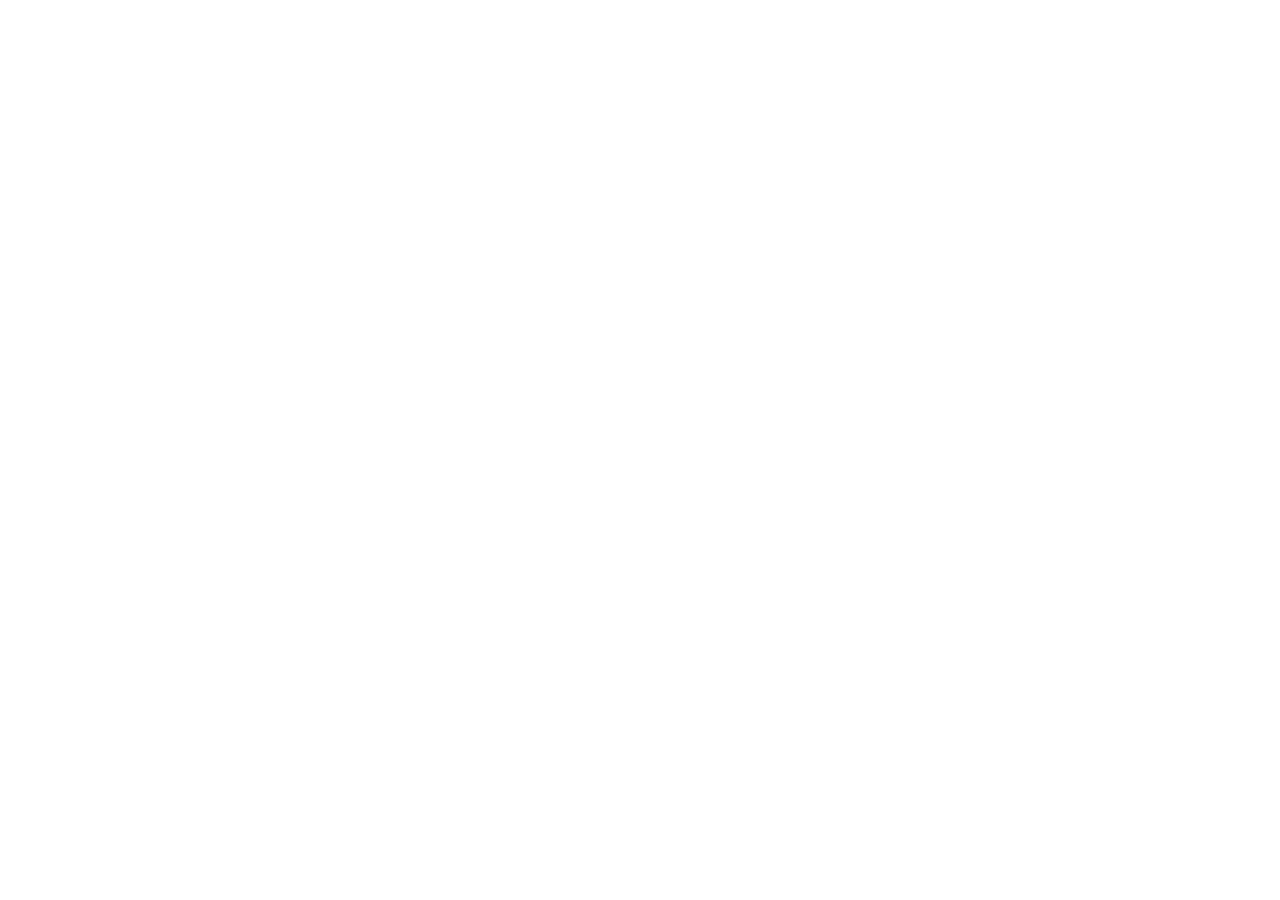
==== index.html @ 911f65cc "initial commit" ====
<!DOCTYPE html>
<html lang="en">
<head>
    <meta charset="UTF-8">
    <meta name="viewport" content="width=device-width, initial-scale=1.0">
    <title>Weatherly - Weather App</title>
    <link href="https://cdn.jsdelivr.net/npm/flowbite@4.0.1/dist/flowbite.min.css" rel="stylesheet" />
</head>
<body>
    

    <script src="https://cdn.jsdelivr.net/npm/@tailwindcss/browser@4"></script>
    <script src="https://cdn.jsdelivr.net/npm/flowbite@4.0.1/dist/flowbite.min.js"></script>
    <script src="./JS/app.js"></script>
</body>
</html>
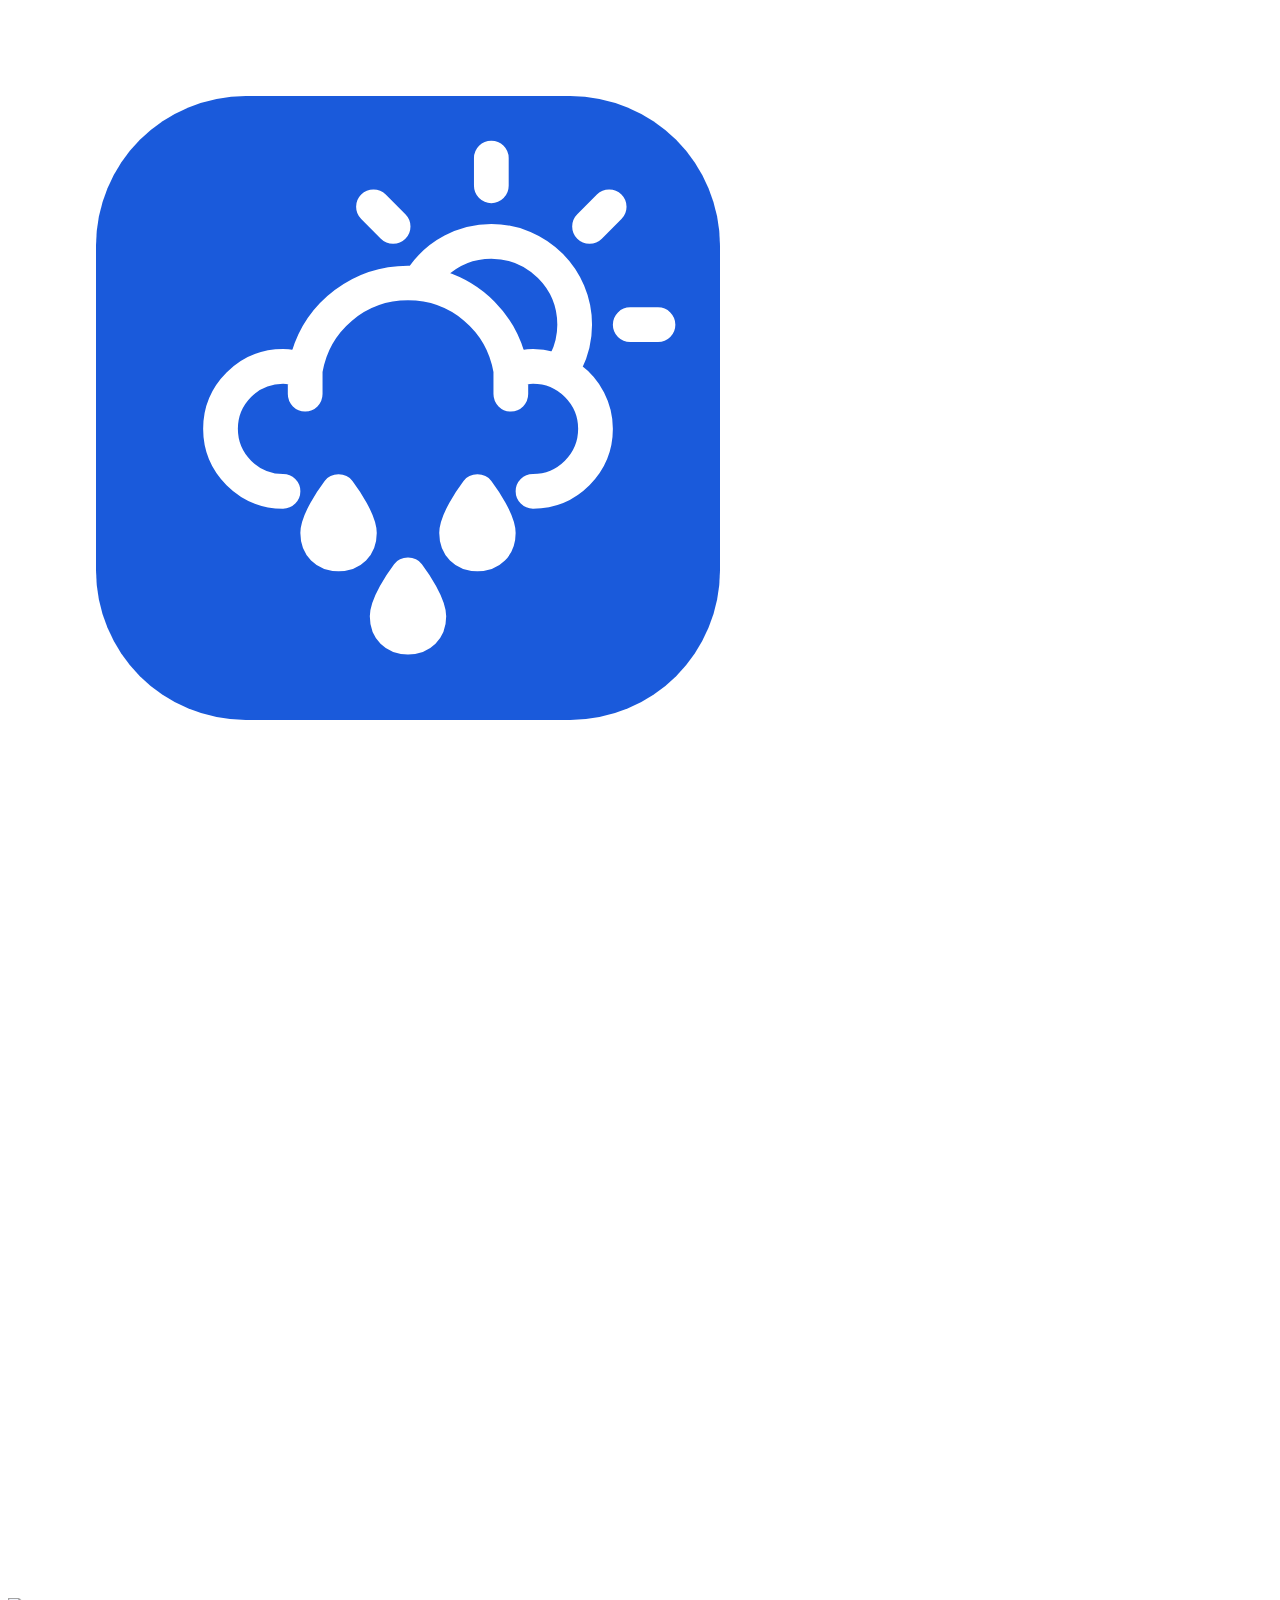
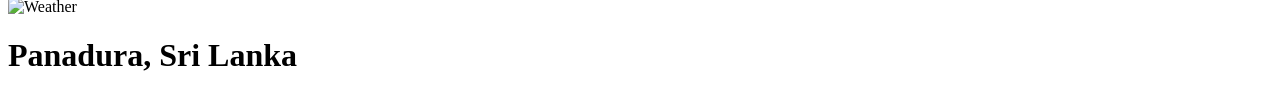
==== commit 118118c6: "Remove unused icon assets and update logo and weather icons for improved design consistency" ====
--- a/index.html
+++ b/index.html
@@ -1,16 +1,37 @@
-<!DOCTYPE html>
+<!doctype html>
 <html lang="en">
+
 <head>
-    <meta charset="UTF-8">
-    <meta name="viewport" content="width=device-width, initial-scale=1.0">
+    <meta charset="UTF-8" />
+    <meta name="viewport" content="width=device-width, initial-scale=1.0" />
     <title>Weatherly - Weather App</title>
     <link href="https://cdn.jsdelivr.net/npm/flowbite@4.0.1/dist/flowbite.min.css" rel="stylesheet" />
+    <link rel="stylesheet" href="./CSS/style.css">
 </head>
-<body>
-    
+
+<body class="bg-[#eaebf0] font-[Outfit]">
+    <!-- SIDE NAV BAR -->
+    <div class="bg-[white] w-20 h-screen relative">
+        <img class="w-17 ml-2" src="./Assets/logo.svg" alt="" />
+
+        <div class="relative group ml-2 mt-25 w-17 h-17 cursor-pointer rounded-2xl hover:bg-[#a2c4f9] transition-colors duration-300 ">
+            <!-- Original Image -->
+            <img class="absolute inset-0 w-full h-full rounded-2xl opacity-100 group-hover:opacity-0 transition-opacity duration-300 ease-in-out pointer-events-none " src="./Assets/weatherIcon.svg" alt="Weather" />
+
+            <!-- Hover Image -->
+            <img class="absolute inset-0 w-full h-full rounded-2xl opacity-0 group-hover:opacity-100 transition-opacity duration-300 ease-in-out pointer-events-none" src="./Assets/weatherIconDarkMode.svg" alt="" />
+        </div>
+
+    </div>
+
+    <!-- MAIN CARD -->
+    <div class=" absolute top-7.5 left-25 right-7.5 bottom-7.5">
+        <h1>Panadura, Sri Lanka</h1>
+    </div>
 
     <script src="https://cdn.jsdelivr.net/npm/@tailwindcss/browser@4"></script>
     <script src="https://cdn.jsdelivr.net/npm/flowbite@4.0.1/dist/flowbite.min.js"></script>
     <script src="./JS/app.js"></script>
 </body>
+
 </html>
--- a/CSS/style.css
+++ b/CSS/style.css
@@ -0,0 +1,8 @@
+@import url('https://fonts.googleapis.com/css2?family=Caveat:wght@400..700&family=Google+Sans:ital,opsz,wght@0,17..18,400..700;1,17..18,400..700&family=Kalam:wght@300;400;700&family=Manrope:wght@200..800&family=Outfit:wght@100..900&family=Roboto:ital,wght@0,100..900;1,100..900&display=swap');
+@import "tailwindcss";
+
+/* .logo-section{
+    font-family: "Outfit", sans-serif;
+    font-weight: 400;;
+} */
+
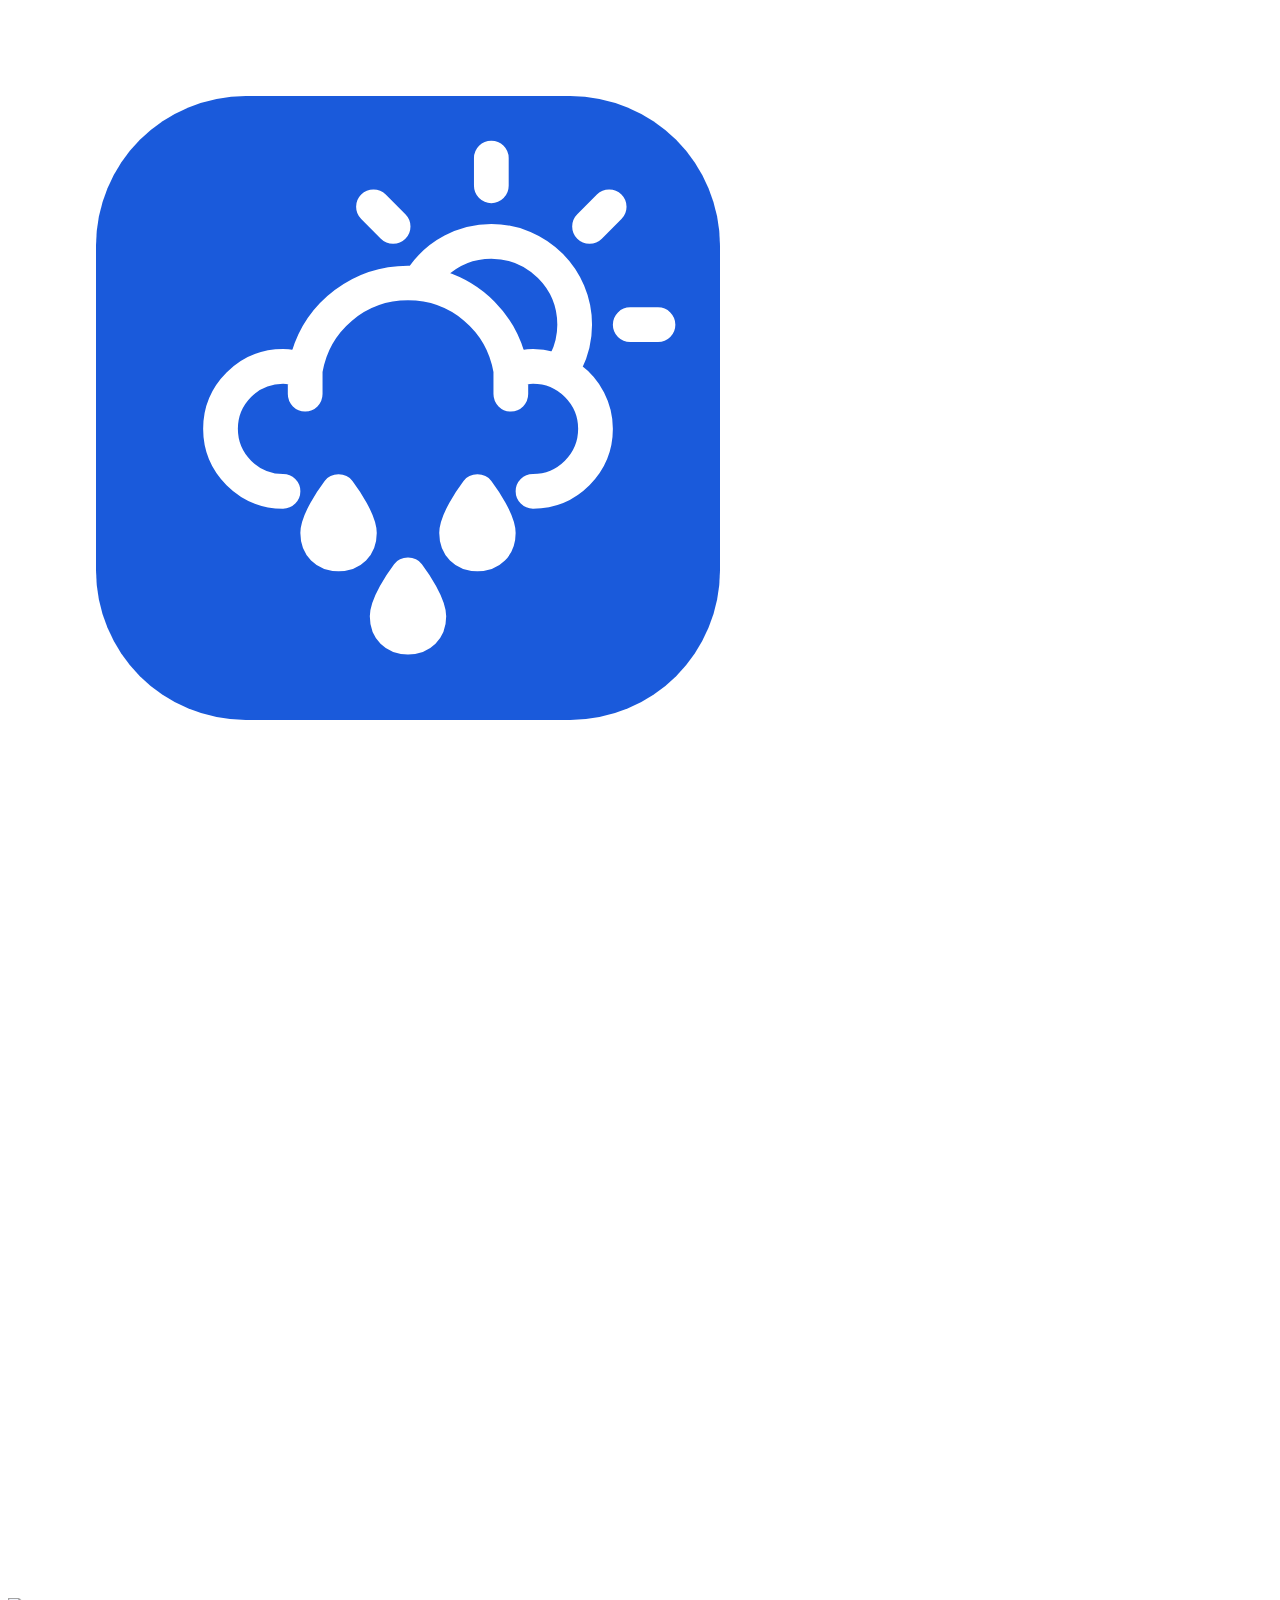
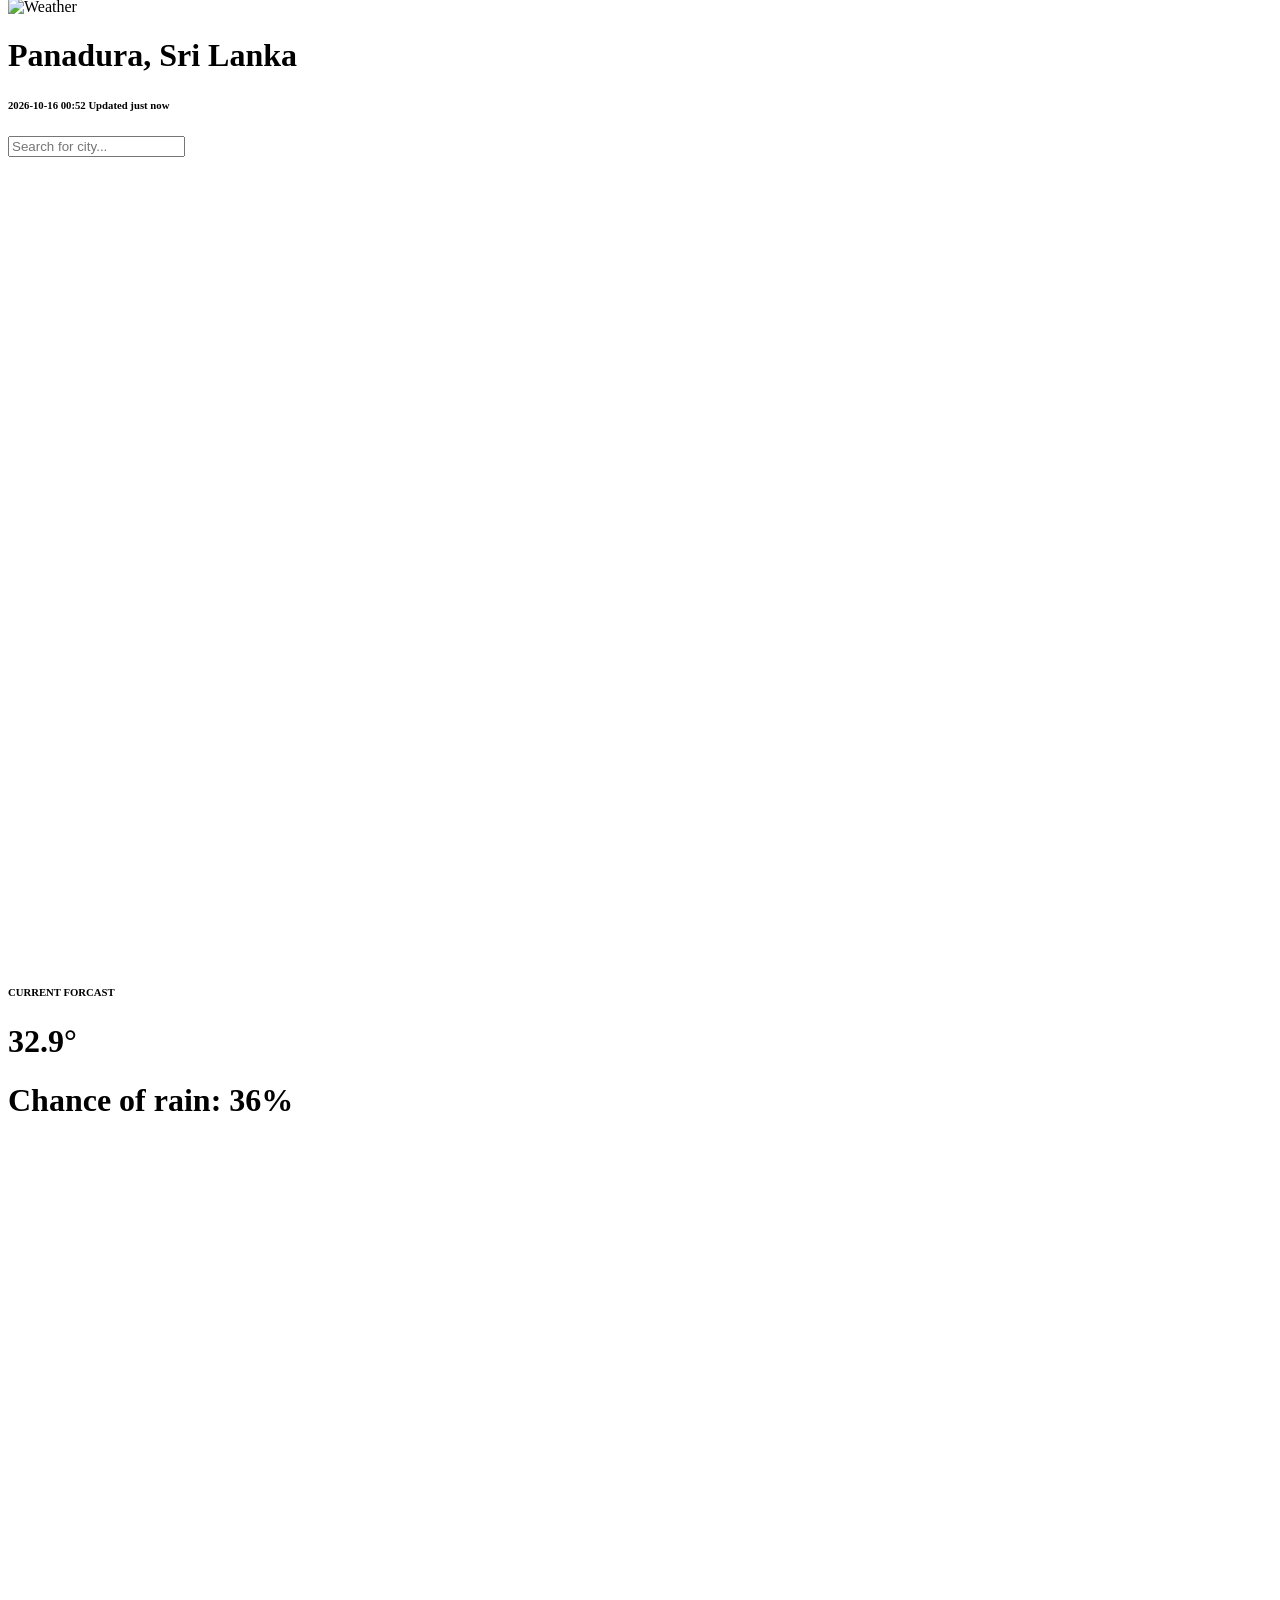
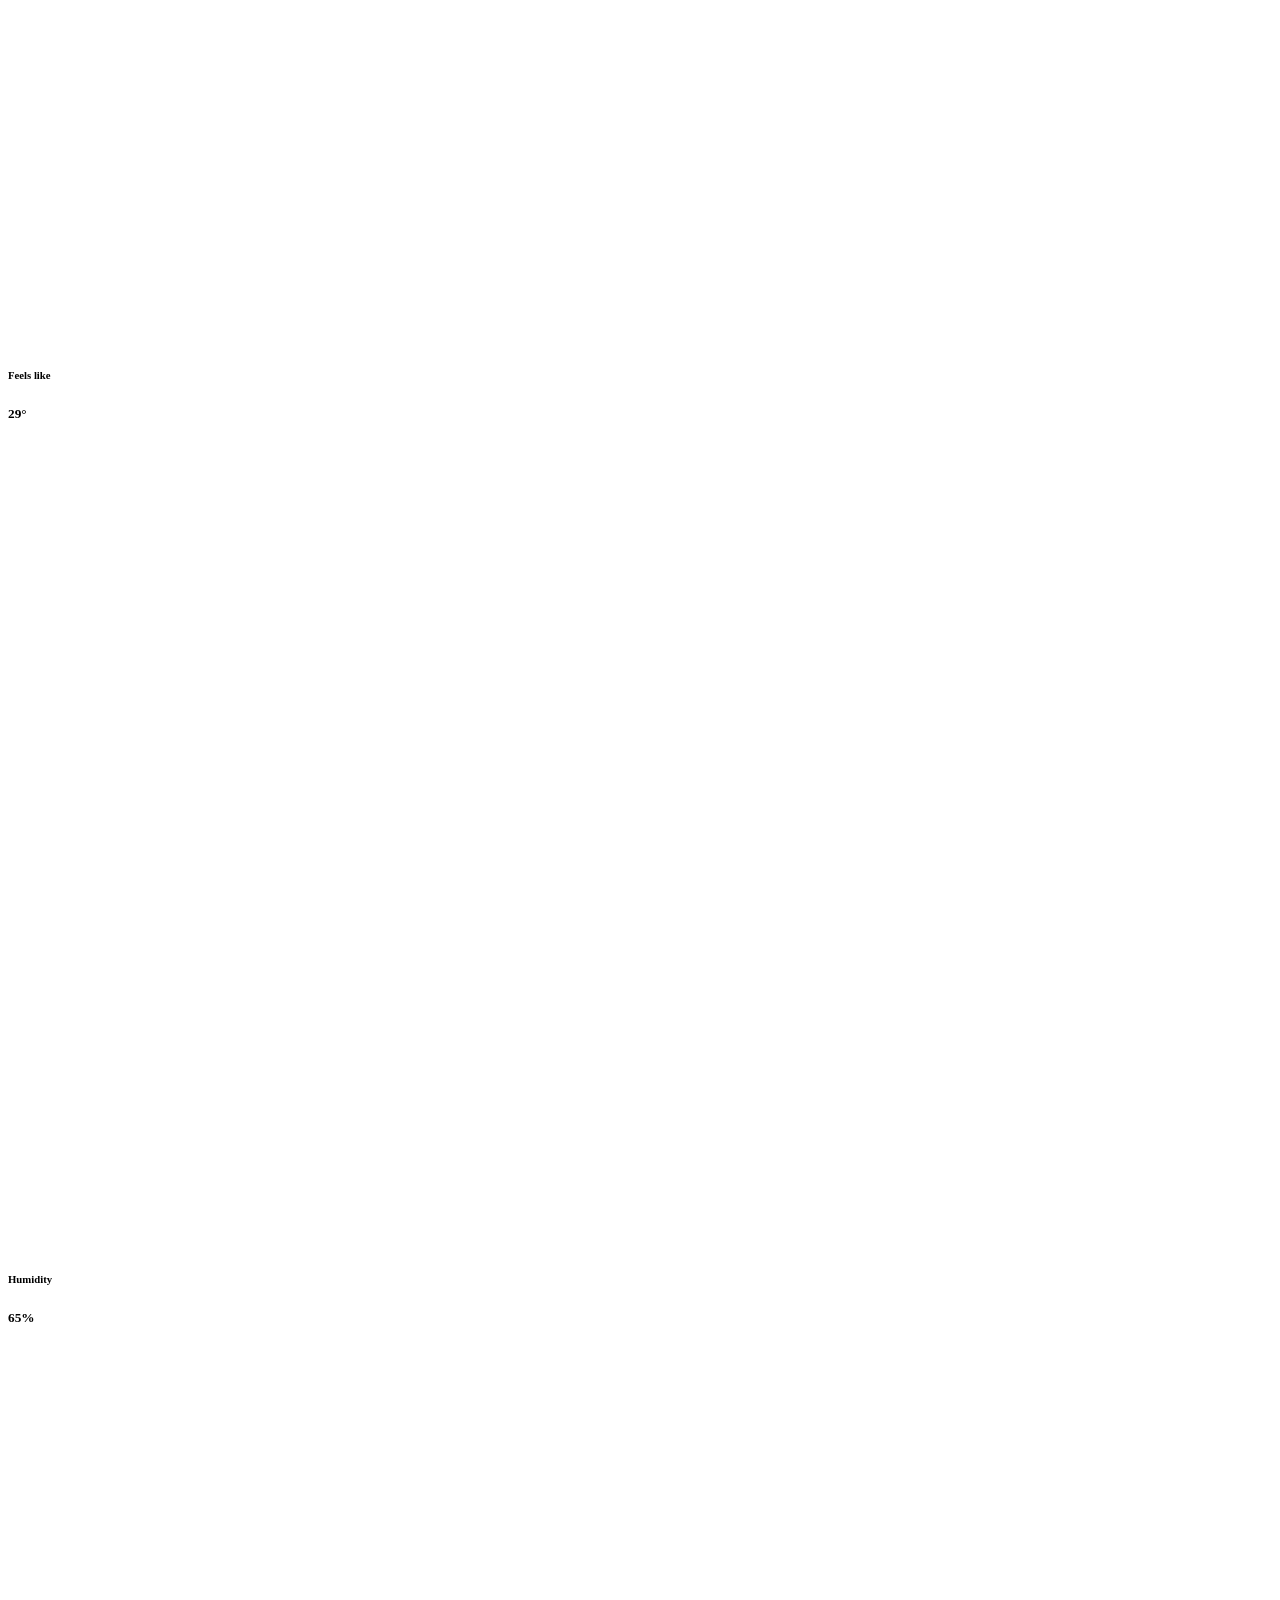
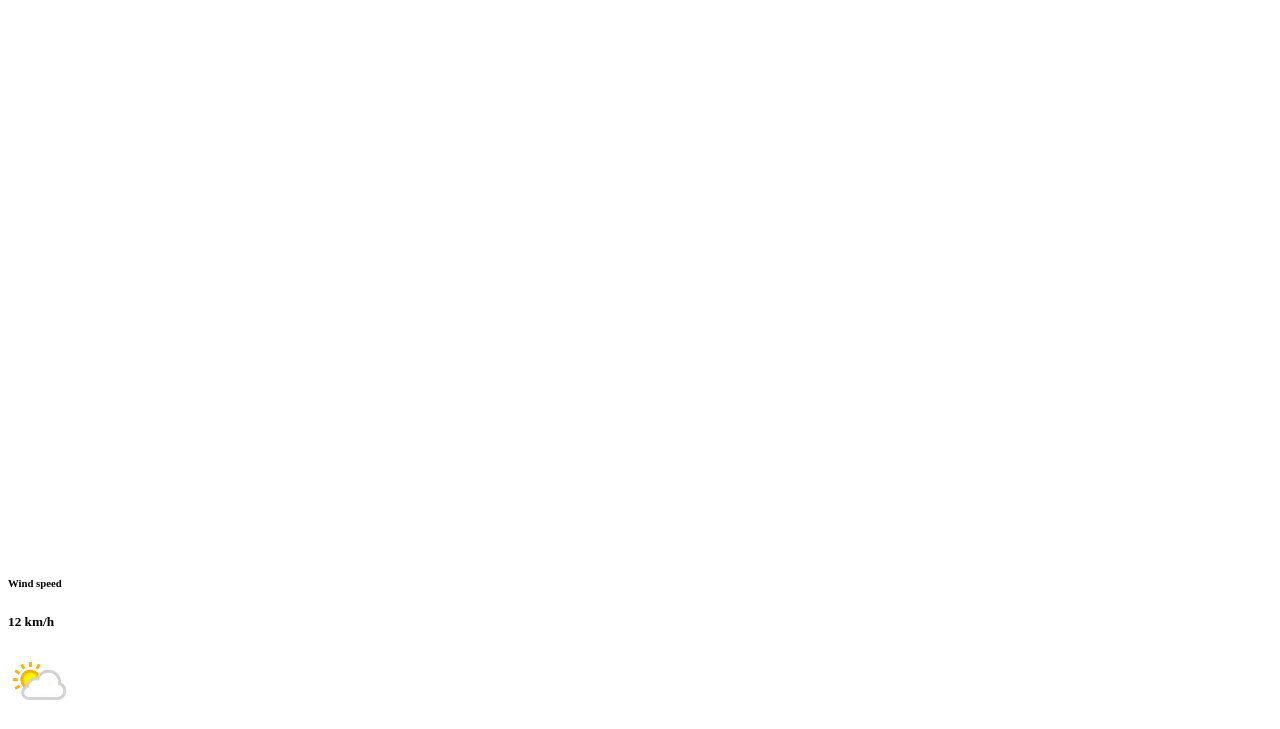
==== commit 78726ccb: "Add new SVG assets for weather icons and update HTML structure for improved layout" ====
--- a/index.html
+++ b/index.html
@@ -6,7 +6,7 @@
     <meta name="viewport" content="width=device-width, initial-scale=1.0" />
     <title>Weatherly - Weather App</title>
     <link href="https://cdn.jsdelivr.net/npm/flowbite@4.0.1/dist/flowbite.min.css" rel="stylesheet" />
-    <link rel="stylesheet" href="./CSS/style.css">
+    <link rel="stylesheet" href="./CSS/style.css" />
 </head>
 
 <body class="bg-[#eaebf0] font-[Outfit]">
@@ -14,19 +14,92 @@
     <div class="bg-[white] w-20 h-screen relative">
         <img class="w-17 ml-2" src="./Assets/logo.svg" alt="" />
 
-        <div class="relative group ml-2 mt-25 w-17 h-17 cursor-pointer rounded-2xl hover:bg-[#a2c4f9] transition-colors duration-300 ">
+        <div
+            class="relative group ml-2 mt-25 w-17 h-17 cursor-pointer rounded-2xl hover:bg-[#a2c4f9] transition-colors duration-300">
             <!-- Original Image -->
-            <img class="absolute inset-0 w-full h-full rounded-2xl opacity-100 group-hover:opacity-0 transition-opacity duration-300 ease-in-out pointer-events-none " src="./Assets/weatherIcon.svg" alt="Weather" />
+            <img class="absolute inset-0 w-full h-full rounded-2xl opacity-100 group-hover:opacity-0 transition-opacity duration-300 ease-in-out pointer-events-none"
+                src="./Assets/weatherIcon.svg" alt="Weather" />
 
             <!-- Hover Image -->
-            <img class="absolute inset-0 w-full h-full rounded-2xl opacity-0 group-hover:opacity-100 transition-opacity duration-300 ease-in-out pointer-events-none" src="./Assets/weatherIconDarkMode.svg" alt="" />
+            <img class="absolute inset-0 w-full h-full rounded-2xl opacity-0 group-hover:opacity-100 transition-opacity duration-300 ease-in-out pointer-events-none"
+                src="./Assets/weatherIconDarkMode.svg" alt="" />
         </div>
-
     </div>
 
     <!-- MAIN CARD -->
-    <div class=" absolute top-7.5 left-25 right-7.5 bottom-7.5">
-        <h1>Panadura, Sri Lanka</h1>
+    <div class="absolute top-7.5 left-25 right-7.5 bottom-7.5">
+        <div class="header-section flex">
+            <div class="details-section-header">
+                <h1 class="font-bold text-3xl">Panadura, Sri Lanka</h1>
+                <h6 class="text-[#929191]">2026-10-16 00:52 Updated just now</h6>
+            </div>
+
+            <div class="search-section flex ml-250 h-12">
+                <input type="text" id="txtSearchCity" placeholder="Search for city..."
+                    class="rounded-xl border-[#cfcccc] outline-[#5283fd]" />
+                <a onclick="btnSearchCity()" class="ml-2">
+                    <div
+                        class="bg-[#4B70F5] w-20 h-12 rounded-xl active:scale-95 active:bg-[#2547c2] cursor-pointer transition duration-200 ease-in-out">
+                        <img class="w-10 ml-5 p-1 pt-2" src="./Assets/searchIcon.svg" alt="" />
+                    </div>
+                </a>
+            </div>
+        </div>
+
+        <div id="weatherCardContainer" class="mt-5">
+            <div class="bg-[#262775] p-10 text-white rounded-2xl flex w-273 h-100">
+                <div>
+                    <h6 class="text-xs flex">CURRENT FORCAST</h6>
+                    <h1 class="text-9xl flex">32.9&deg</h1>
+                    <h1 class="text-lg flex">Chance of rain: 36%</h1>
+
+                    <!-- WEATHER DETAILS -->
+                    <div class="grid grid-cols-1 sm:grid-cols-3 gap-60 mt-10">
+
+                        <!-- FEELS LIKE -->
+                        <div class="rounded-2xl bg-[#3e4cc4] p-5">
+                            <div class="flex items-center gap-2 text-gray-500">
+                                <img class="w-5 h-5" src="./Assets/thermometer.svg" alt="">
+                                <h6 class="text-sm font-medium text-white">Feels like</h6>
+                            </div>
+
+                            <h5 class="mt-4 text-3xl text-white font-semibold">
+                                29°
+                            </h5>
+                        </div>
+
+                        <!-- HUMIDITY -->
+                        <div class="rounded-2xl bg-[#3e4cc4] p-5">
+                            <div class="flex items-center gap-2 text-gray-500">
+                                <img class="w-5 h-5" src="./Assets/humidity.svg" alt="">
+                                <h6 class="text-sm font-medium text-white">Humidity</h6>
+                            </div>
+
+                            <h5 class="mt-4 text-3xl text-white font-semibold">
+                                65%
+                            </h5>
+                        </div>
+
+                        <!-- WIND SPEED -->
+                        <div class="rounded-2xl bg-[#3e4cc4] p-5">
+                            <div class="flex items-center gap-2 text-white">
+                                <img class="w-5 h-5" src="./Assets/wind.svg" alt="">
+                                <h6 class="text-sm font-medium">Wind speed</h6>
+                            </div>
+
+                            <h5 class="mt-4 text-3xl font-semibold text-white">
+                                12 km/h
+                            </h5>
+                        </div>
+
+                    </div>
+                </div>
+
+                <div class="-ml-47.75">
+                    <img class="w-60" src="./Assets/sunny.png" alt="" />
+                </div>
+            </div>
+        </div>
     </div>
 
     <script src="https://cdn.jsdelivr.net/npm/@tailwindcss/browser@4"></script>
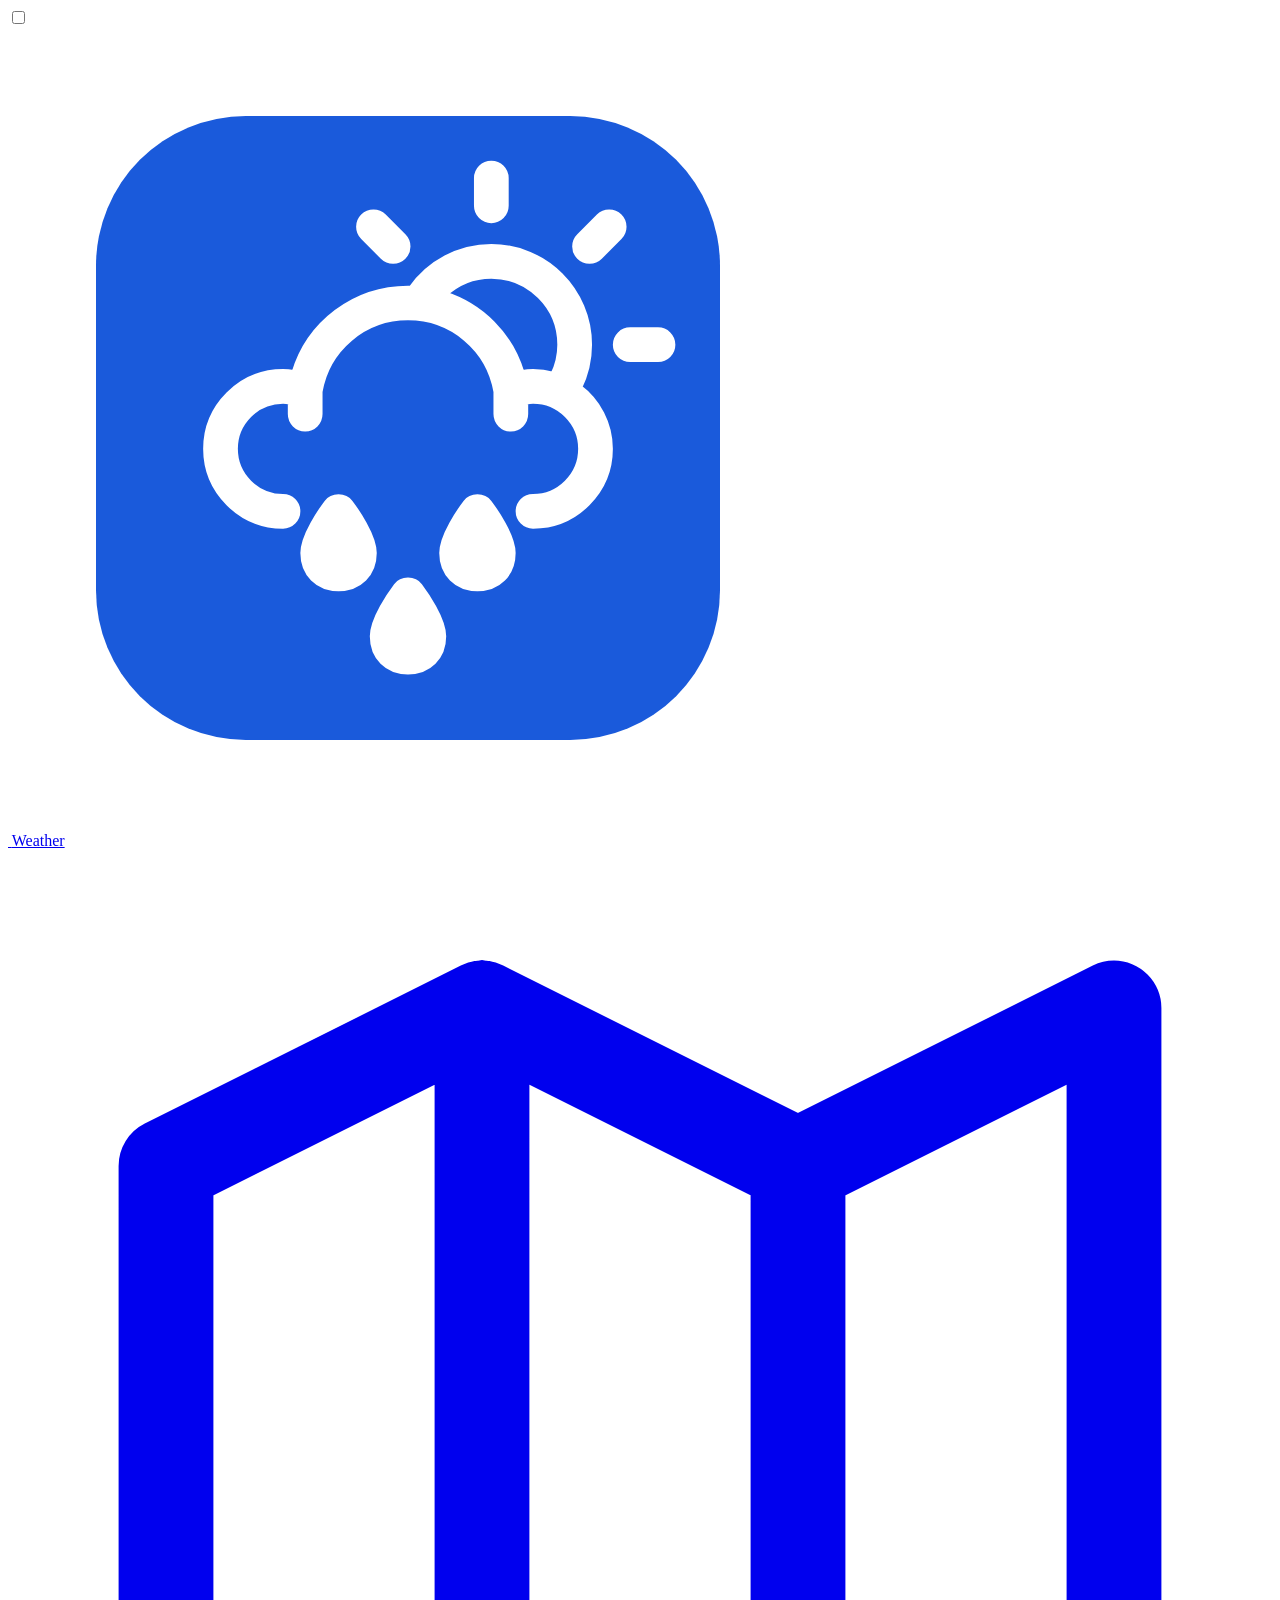
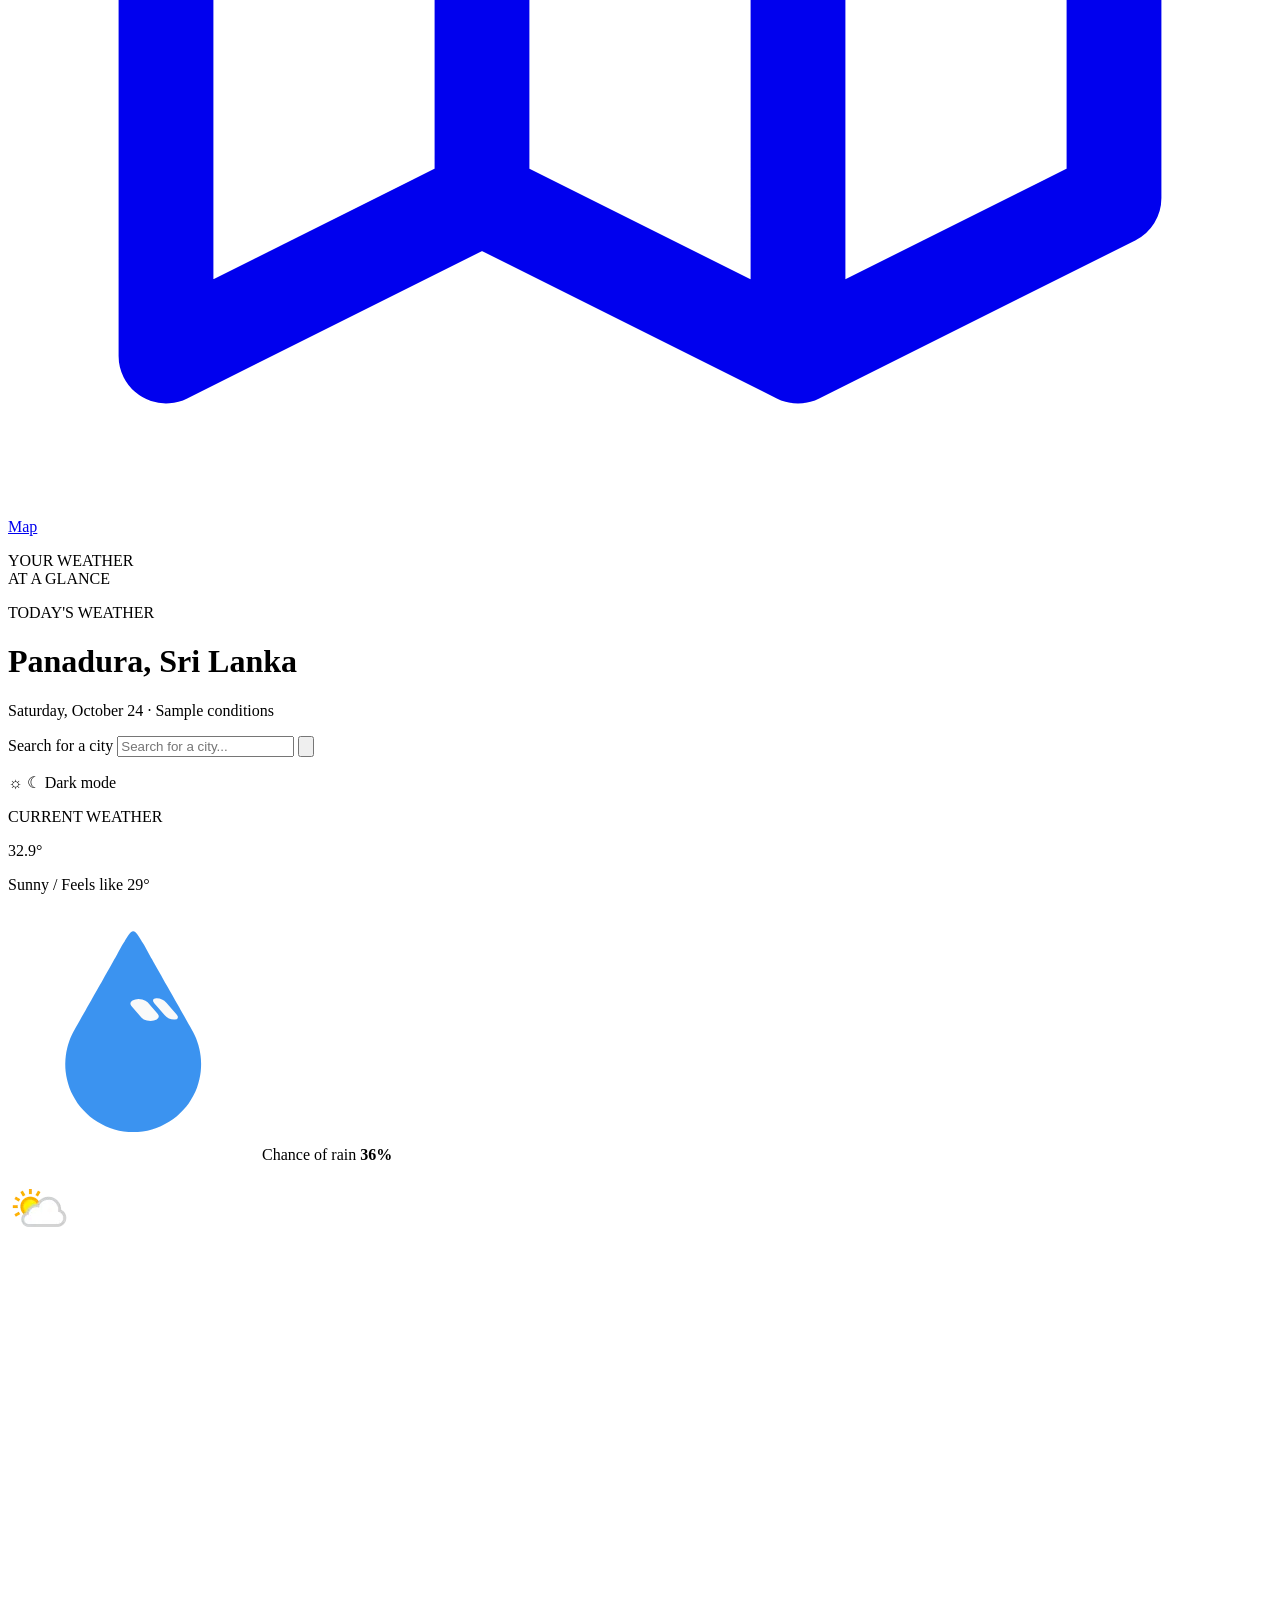
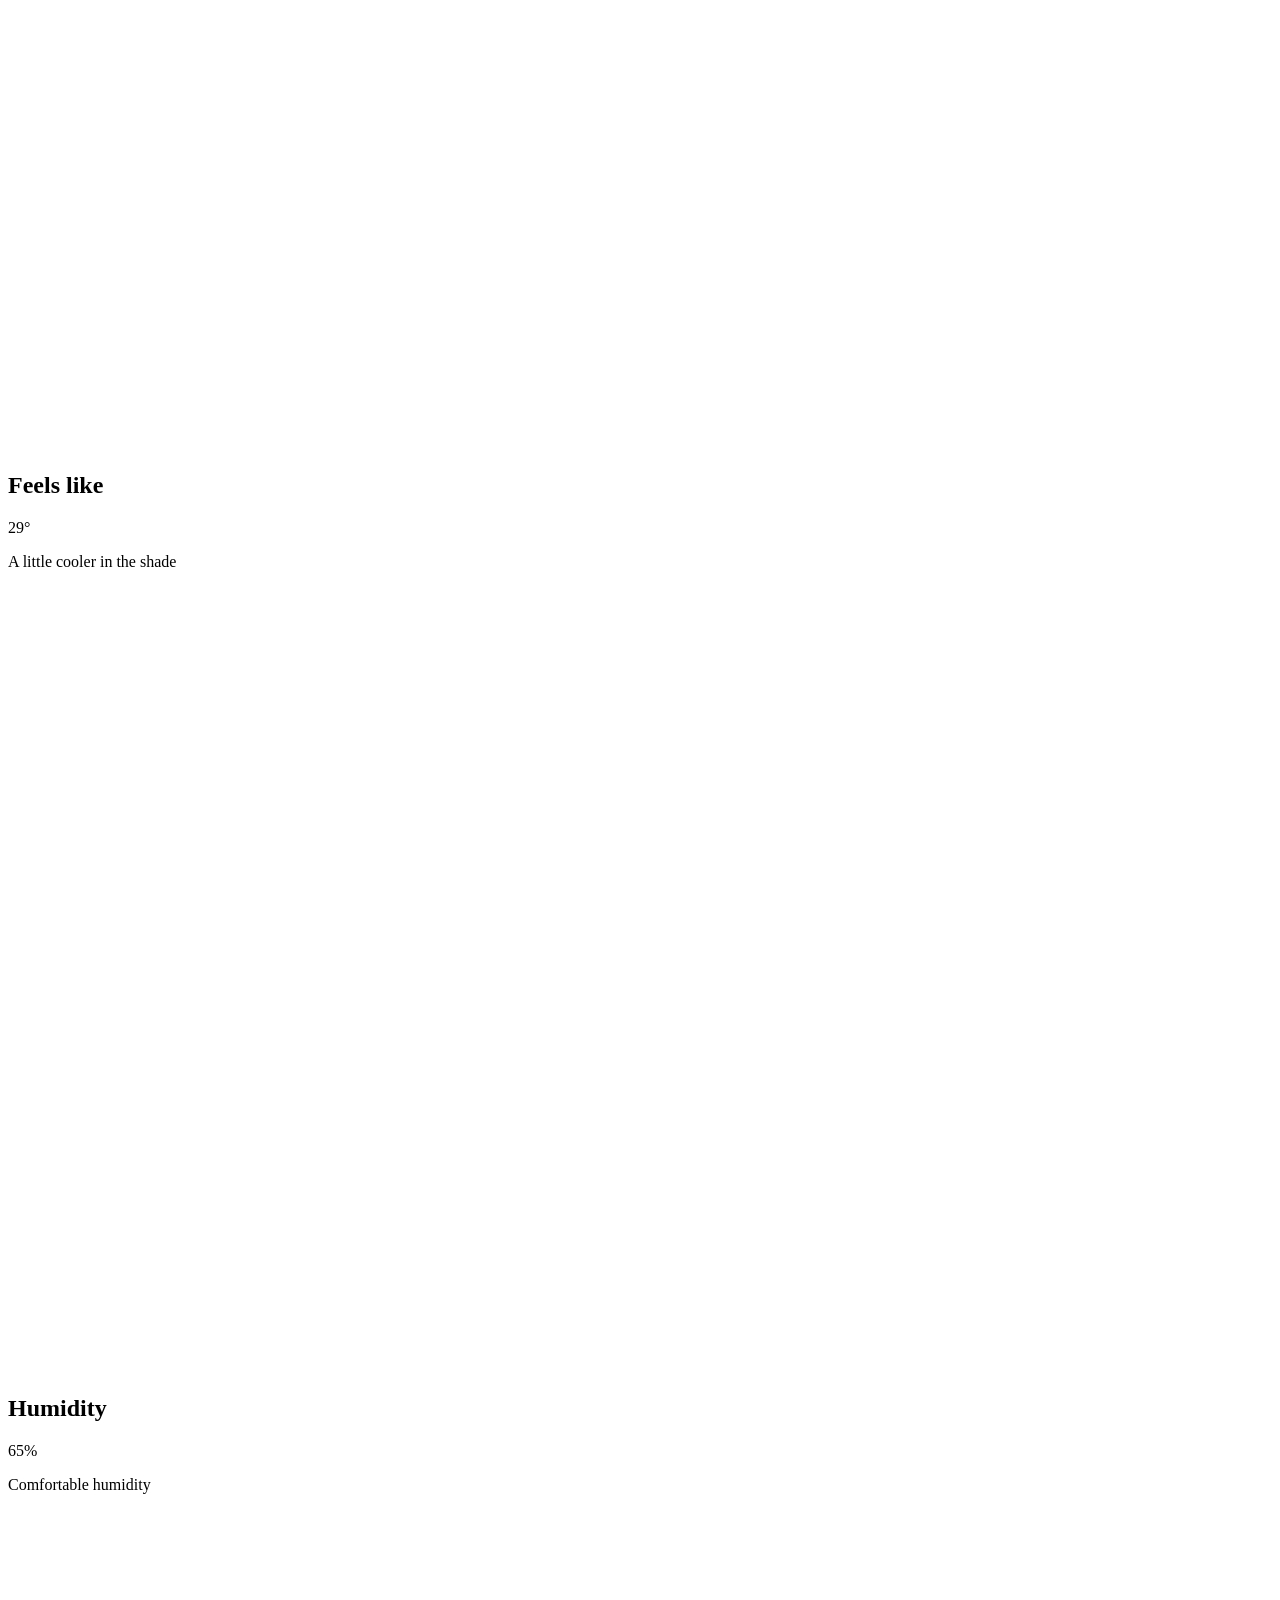
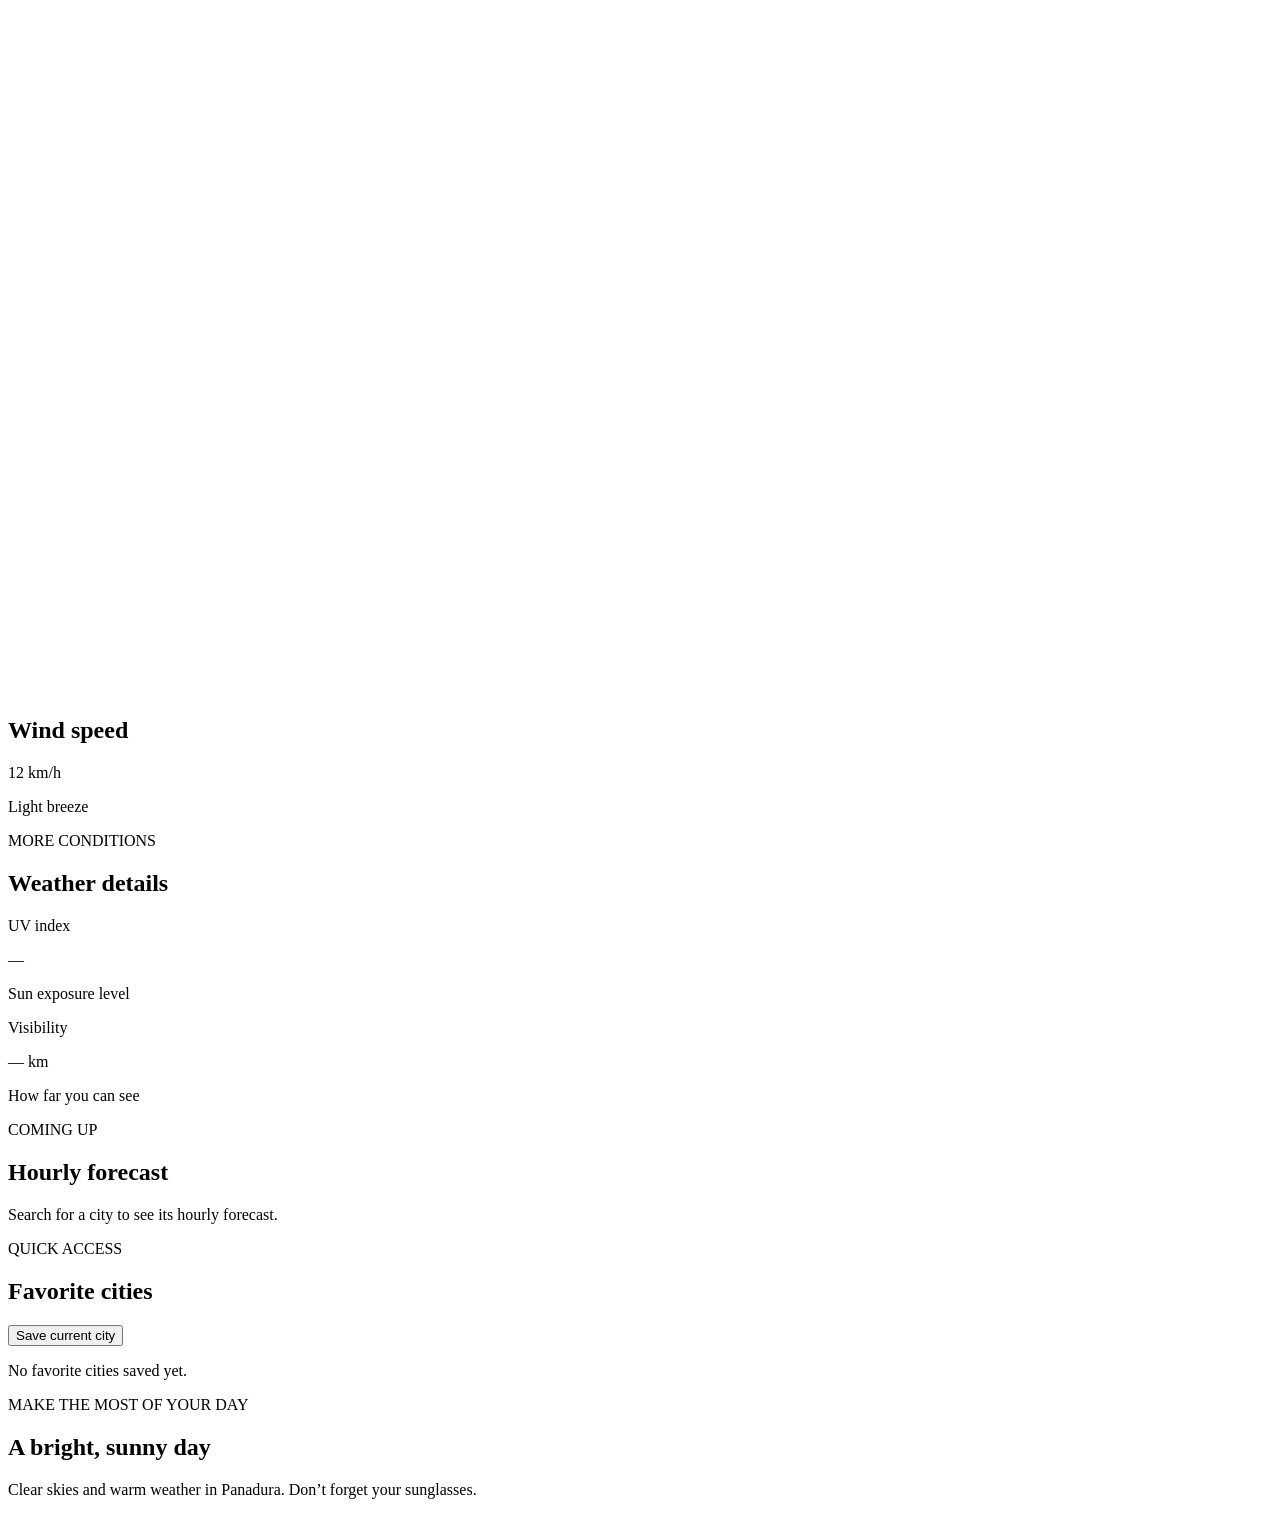
==== commit af727ff7: "feat: Implement weather dashboard with city search and favorites functionality - Added app.js for ha" ====
--- a/index.html
+++ b/index.html
@@ -4,107 +4,162 @@
 <head>
     <meta charset="UTF-8" />
     <meta name="viewport" content="width=device-width, initial-scale=1.0" />
-    <title>Weatherly - Weather App</title>
-    <link href="https://cdn.jsdelivr.net/npm/flowbite@4.0.1/dist/flowbite.min.css" rel="stylesheet" />
-    <link rel="stylesheet" href="./CSS/style.css" />
+    <meta name="theme-color" content="#f4f6fb" />
+    <title>Weatherly — Weather dashboard</title>
 </head>
 
-<body class="bg-[#eaebf0] font-[Outfit]">
-    <!-- SIDE NAV BAR -->
-    <div class="bg-[white] w-20 h-screen relative">
-        <img class="w-17 ml-2" src="./Assets/logo.svg" alt="" />
+<body class="m-0 min-h-screen min-w-[320px] font-sans antialiased">
+    <input class="peer/theme sr-only" id="theme-toggle" type="checkbox" aria-label="Toggle dark theme" />
 
-        <div
-            class="relative group ml-2 mt-25 w-17 h-17 cursor-pointer rounded-2xl hover:bg-[#a2c4f9] transition-colors duration-300">
-            <!-- Original Image -->
-            <img class="absolute inset-0 w-full h-full rounded-2xl opacity-100 group-hover:opacity-0 transition-opacity duration-300 ease-in-out pointer-events-none"
-                src="./Assets/weatherIcon.svg" alt="Weather" />
+    <div
+        class="min-h-screen bg-[var(--page-bg)] text-[var(--heading-color)] [--page-bg:#f4f6fb] [--sidebar-bg:rgba(255,255,255,.88)] [--surface-bg:rgba(255,255,255,.72)] [--surface-solid:#fff] [--border-color:#e9ecf3] [--heading-color:#20233b] [--body-color:#858ba0] [--muted-color:#969bad] [--toggle-bg:#e7eaf4] [--toggle-border:#dce0eb] [--toggle-shift:0px] peer-checked/theme:[--page-bg:#151725] peer-checked/theme:[--sidebar-bg:rgba(27,30,47,.96)] peer-checked/theme:[--surface-bg:#202338] peer-checked/theme:[--surface-solid:#202338] peer-checked/theme:[--border-color:#30344c] peer-checked/theme:[--heading-color:#f0f1fa] peer-checked/theme:[--body-color:#a8aec4] peer-checked/theme:[--muted-color:#a2a8bb] peer-checked/theme:[--toggle-bg:#4f6ff1] peer-checked/theme:[--toggle-border:#4f6ff1] peer-checked/theme:[--toggle-shift:21px] peer-checked/theme:[color-scheme:dark]">
 
-            <!-- Hover Image -->
-            <img class="absolute inset-0 w-full h-full rounded-2xl opacity-0 group-hover:opacity-100 transition-opacity duration-300 ease-in-out pointer-events-none"
-                src="./Assets/weatherIconDarkMode.svg" alt="" />
-        </div>
-    </div>
+        <aside class="fixed inset-y-0 left-0 z-10 flex w-[104px] flex-col items-center border-r border-[var(--border-color)] bg-[var(--sidebar-bg)] px-[14px] py-[27px] transition-colors duration-200 max-[760px]:w-[76px] max-[760px]:px-[10px] max-[760px]:py-[18px] max-[520px]:absolute max-[520px]:inset-x-0 max-[520px]:top-0 max-[520px]:h-[70px] max-[520px]:w-full max-[520px]:flex-row max-[520px]:justify-between max-[520px]:border-r-0 max-[520px]:border-b max-[520px]:px-[19px] max-[520px]:py-[9px]">
+            <a class="grid h-[68px] w-[68px] place-items-center max-[760px]:h-[54px] max-[760px]:w-[54px] max-[520px]:h-[50px] max-[520px]:w-[50px]" href="#" aria-label="Weatherly home">
+                <img class="block h-full w-full object-contain" src="./Assets/logo.svg" alt="Weatherly" />
+            </a>
 
-    <!-- MAIN CARD -->
-    <div class="absolute top-7.5 left-25 right-7.5 bottom-7.5">
-        <div class="header-section flex">
-            <div class="details-section-header">
-                <h1 class="font-bold text-3xl">Panadura, Sri Lanka</h1>
-                <h6 class="text-[#929191]">2026-10-16 00:52 Updated just now</h6>
-            </div>
+            <nav class="mt-[78px] w-full max-[760px]:mt-[48px] max-[520px]:m-0 max-[520px]:w-auto" aria-label="Main navigation">
+                <a class="flex min-h-[74px] flex-col items-center justify-center gap-[5px] rounded-[20px] bg-[#4f6ff1] text-white no-underline shadow-[0_10px_24px_rgba(72,102,223,.2)] max-[760px]:min-h-[62px] max-[760px]:rounded-[16px] max-[520px]:h-[48px] max-[520px]:min-h-[48px] max-[520px]:w-[48px] max-[520px]:rounded-[14px]" href="./index.html" aria-current="page">
+                    <img class="h-[26px] w-[26px] object-contain max-[760px]:h-[23px] max-[760px]:w-[23px] max-[520px]:h-[22px] max-[520px]:w-[22px]" src="./Assets/weatherIcon.svg" alt="" />
+                    <span class="text-[10px] font-semibold tracking-[.02em] max-[520px]:hidden">Weather</span>
+                </a>
+                <a class="mt-3 flex min-h-[74px] flex-col items-center justify-center gap-[5px] rounded-[20px] text-[#858ba0] no-underline transition-colors hover:bg-[#eef1ff] hover:text-[#4f6ff1] max-[760px]:min-h-[62px] max-[760px]:rounded-[16px] max-[520px]:mt-0 max-[520px]:h-[48px] max-[520px]:min-h-[48px] max-[520px]:w-[48px] max-[520px]:rounded-[14px]" href="./map.html">
+                    <svg class="h-[25px] w-[25px] max-[520px]:h-[22px] max-[520px]:w-[22px]" viewBox="0 0 24 24" fill="none" stroke="currentColor" stroke-width="1.8" stroke-linecap="round" stroke-linejoin="round" aria-hidden="true">
+                        <path d="M9 18 3 21V6l6-3m0 15 6 3m-6-3V3m6 18 6-3V3l-6 3m0 15V6m0 0L9 3" />
+                    </svg>
+                    <span class="text-[10px] font-semibold tracking-[.02em] max-[520px]:hidden">Map</span>
+                </a>
+            </nav>
 
-            <div class="search-section flex ml-250 h-12">
-                <input type="text" id="txtSearchCity" placeholder="Search for city..."
-                    class="rounded-xl border-[#cfcccc] outline-[#5283fd]" />
-                <a onclick="btnSearchCity()" class="ml-2">
-                    <div
-                        class="bg-[#4B70F5] w-20 h-12 rounded-xl active:scale-95 active:bg-[#2547c2] cursor-pointer transition duration-200 ease-in-out">
-                        <img class="w-10 ml-5 p-1 pt-2" src="./Assets/searchIcon.svg" alt="" />
-                    </div>
-                </a>
-            </div>
-        </div>
+            <p class="m-[auto_0_8px] text-center text-[8px] font-bold leading-[1.7] tracking-[.12em] text-[#a6adbf] max-[520px]:hidden">YOUR WEATHER<br />AT A GLANCE</p>
+        </aside>
 
-        <div id="weatherCardContainer" class="mt-5">
-            <div class="bg-[#262775] p-10 text-white rounded-2xl flex w-273 h-100">
-                <div>
-                    <h6 class="text-xs flex">CURRENT FORCAST</h6>
-                    <h1 class="text-9xl flex">32.9&deg</h1>
-                    <h1 class="text-lg flex">Chance of rain: 36%</h1>
-
-                    <!-- WEATHER DETAILS -->
-                    <div class="grid grid-cols-1 sm:grid-cols-3 gap-60 mt-10">
-
-                        <!-- FEELS LIKE -->
-                        <div class="rounded-2xl bg-[#3e4cc4] p-5">
-                            <div class="flex items-center gap-2 text-gray-500">
-                                <img class="w-5 h-5" src="./Assets/thermometer.svg" alt="">
-                                <h6 class="text-sm font-medium text-white">Feels like</h6>
-                            </div>
-
-                            <h5 class="mt-4 text-3xl text-white font-semibold">
-                                29°
-                            </h5>
-                        </div>
-
-                        <!-- HUMIDITY -->
-                        <div class="rounded-2xl bg-[#3e4cc4] p-5">
-                            <div class="flex items-center gap-2 text-gray-500">
-                                <img class="w-5 h-5" src="./Assets/humidity.svg" alt="">
-                                <h6 class="text-sm font-medium text-white">Humidity</h6>
-                            </div>
-
-                            <h5 class="mt-4 text-3xl text-white font-semibold">
-                                65%
-                            </h5>
-                        </div>
-
-                        <!-- WIND SPEED -->
-                        <div class="rounded-2xl bg-[#3e4cc4] p-5">
-                            <div class="flex items-center gap-2 text-white">
-                                <img class="w-5 h-5" src="./Assets/wind.svg" alt="">
-                                <h6 class="text-sm font-medium">Wind speed</h6>
-                            </div>
-
-                            <h5 class="mt-4 text-3xl font-semibold text-white">
-                                12 km/h
-                            </h5>
-                        </div>
-
-                    </div>
+        <main class="mx-auto ml-[104px] min-h-screen w-[calc(100%-104px)] max-w-[1440px] px-[clamp(28px,5.5vw,88px)] pb-[58px] pt-[54px] max-[760px]:ml-[76px] max-[760px]:w-[calc(100%-76px)] max-[760px]:px-[24px] max-[760px]:pb-[40px] max-[760px]:pt-[34px] max-[520px]:mx-0 max-[520px]:mt-[70px] max-[520px]:w-full max-[520px]:px-[17px] max-[520px]:pb-[30px] max-[520px]:pt-[27px]">
+            <header class="mb-[34px] flex items-center justify-between gap-8 max-[1100px]:mb-[25px] max-[1100px]:flex-col max-[1100px]:items-start max-[1100px]:gap-5 max-[520px]:mb-[21px] max-[520px]:gap-[17px]">
+                <div class="details-section-header">
+                    <p class="m-0 text-[10px] font-bold tracking-[.16em] text-[var(--muted-color)]">TODAY'S WEATHER</p>
+                    <h1 class="mb-[7px] mt-2 text-[clamp(25px,3vw,34px)] font-bold tracking-[-.04em] text-[var(--heading-color)] max-[520px]:text-[27px]" id="city-name">Panadura, Sri Lanka</h1>
+                    <p class="m-0 text-[13px] text-[var(--muted-color)]" id="updated-time">Saturday, October 24 <span class="px-[5px] text-[#c5c9d4]" aria-hidden="true">·</span> Sample conditions</p>
                 </div>
 
-                <div class="-ml-47.75">
-                    <img class="w-60" src="./Assets/sunny.png" alt="" />
+                <div class="relative flex w-[min(490px,58%)] items-center justify-end gap-5 max-[1100px]:w-full max-[520px]:gap-3">
+                    <form class="flex h-12 min-w-[180px] flex-1 rounded-[14px] border border-[var(--border-color)] bg-[var(--surface-solid)] p-[5px] shadow-[0_5px_18px_rgba(40,48,88,.04)] transition-colors duration-200" role="search">
+                        <label class="sr-only" for="city-search">Search for a city</label>
+                        <input class="w-full min-w-0 rounded-lg border-0 bg-transparent px-3 text-[13px] text-[var(--heading-color)] outline-none placeholder:text-[var(--muted-color)] focus-visible:outline-2 focus-visible:outline-[#9baefb]" id="city-search" type="search" placeholder="Search for a city..." />
+                        <input class="h-10 w-10 min-w-10 cursor-pointer appearance-none rounded-[10px] border-0 bg-[#4f6ff1] bg-[url('./Assets/searchIcon.svg')] bg-[length:21px_21px] bg-center bg-no-repeat transition active:scale-95" type="button" value="" aria-label="Search" onclick="btnSearchCity()" />
+                    </form>
+                    <p class="absolute right-0 top-full z-20 mt-2 hidden max-w-full rounded-lg bg-white px-3 py-2 text-xs text-red-600 shadow-lg" id="search-status" role="status" aria-live="polite"></p>
+
+                    <label class="flex shrink-0 cursor-pointer select-none items-center gap-[9px] rounded-md text-[var(--body-color)] focus-within:outline-2 focus-within:outline-offset-4 focus-within:outline-[#849afb]" for="theme-toggle">
+                        <span class="relative flex h-[27px] w-12 items-center justify-around overflow-hidden rounded-full border border-[var(--toggle-border)] bg-[var(--toggle-bg)] transition-colors duration-200" aria-hidden="true">
+                            <span class="z-10 w-4 text-center text-[15px] leading-none text-[#747c98]">☼</span>
+                            <span class="z-10 w-4 text-center text-[15px] leading-none text-white">☾</span>
+                            <span class="absolute left-[3px] top-[3px] h-[19px] w-[19px] translate-x-[var(--toggle-shift)] rounded-full bg-white shadow-[0_1px_4px_rgba(29,35,68,.2)] transition-transform duration-200"></span>
+                        </span>
+                        <span class="whitespace-nowrap text-xs font-semibold">Dark mode</span>
+                    </label>
                 </div>
-            </div>
-        </div>
+            </header>
+
+            <section class="relative grid min-h-[388px] grid-cols-[1fr_.8fr] grid-rows-[1fr_auto] overflow-hidden rounded-3xl bg-gradient-to-br from-[#262775] via-[#303a9c] to-[#364bc0] px-10 pb-7 pt-[37px] text-white shadow-[0_24px_50px_rgba(48,58,142,.17)] max-[760px]:min-h-0 max-[760px]:px-[26px] max-[760px]:pb-6 max-[760px]:pt-[30px] max-[520px]:rounded-[20px] max-[520px]:px-[19px] max-[520px]:pb-[19px] max-[520px]:pt-[25px]" aria-labelledby="current-weather-title">
+                <div class="relative z-[1]">
+                    <p class="m-0 text-[10px] font-bold tracking-[.16em] text-white/70" id="current-weather-title">CURRENT WEATHER</p>
+                    <p class="mb-0 ml-[-7px] mt-[17px] text-[clamp(76px,10vw,112px)] font-light leading-[.98] tracking-[-.08em] max-[520px]:text-[clamp(72px,20vw,92px)]" id="current-temp">32.9°</p>
+                    <p class="mb-0 mt-[10px] text-[15px] font-medium text-white/90 max-[520px]:text-[13px]" id="current-condition">Sunny <span class="px-[5px] text-white/45" aria-hidden="true">/</span> Feels like 29°</p>
+                    <p class="mt-[18px] flex items-center gap-2 text-xs text-white/75 max-[520px]:gap-[6px] max-[520px]:text-[11px]">
+                        <img class="h-[15px] w-[15px] object-contain" src="./Assets/droplet.svg" alt="" />
+                        Chance of rain <strong class="font-bold text-white" id="chance-of-rain">36%</strong>
+                    </p>
+                </div>
+
+                <img class="relative z-[1] h-[clamp(150px,23vw,250px)] w-[clamp(150px,23vw,250px)] justify-self-center self-center object-contain drop-shadow-[0_14px_20px_rgba(17,22,79,.16)] max-[760px]:h-[clamp(130px,29vw,205px)] max-[760px]:w-[clamp(130px,29vw,205px)] max-[520px]:h-[clamp(115px,32vw,160px)] max-[520px]:w-[clamp(115px,32vw,160px)]" src="./Assets/sunny.png" alt="Bright sunshine" id="weather-icon" />
+
+                <div class="relative z-[1] col-span-full mt-[22px] grid grid-cols-3 gap-[14px] max-[760px]:gap-[10px] max-[520px]:mt-[14px] max-[520px]:grid-cols-1" aria-label="Weather details">
+                    <article class="min-h-[112px] rounded-2xl border border-white/10 bg-[#5c6bcd]/45 px-[19px] pb-[14px] pt-[17px] backdrop-blur-lg max-[760px]:px-3 max-[760px]:pb-3 max-[760px]:pt-[15px] max-[520px]:grid max-[520px]:min-h-0 max-[520px]:grid-cols-[1fr_auto] max-[520px]:items-center max-[520px]:px-[15px] max-[520px]:py-[13px]">
+                        <div class="flex items-center gap-2">
+                            <img class="h-[17px] w-[17px] object-contain" src="./Assets/thermometer.svg" alt="" />
+                            <h2 class="m-0 text-xs font-medium text-white/90">Feels like</h2>
+                        </div>
+                        <p class="mb-[3px] mt-[11px] text-[25px] font-semibold leading-none max-[520px]:col-start-2 max-[520px]:row-span-2 max-[520px]:row-start-1 max-[520px]:m-0 max-[520px]:text-right"><span id="feels-like">29</span><span class="text-[.76em] font-medium">°</span></p>
+                        <span class="text-[10px] text-white/60 max-[760px]:text-[9px] max-[520px]:col-start-1 max-[520px]:mt-[5px]">A little cooler in the shade</span>
+                    </article>
+
+                    <article class="min-h-[112px] rounded-2xl border border-white/10 bg-[#5c6bcd]/45 px-[19px] pb-[14px] pt-[17px] backdrop-blur-lg max-[760px]:px-3 max-[760px]:pb-3 max-[760px]:pt-[15px] max-[520px]:grid max-[520px]:min-h-0 max-[520px]:grid-cols-[1fr_auto] max-[520px]:items-center max-[520px]:px-[15px] max-[520px]:py-[13px]">
+                        <div class="flex items-center gap-2">
+                            <img class="h-[17px] w-[17px] object-contain" src="./Assets/humidity.svg" alt="" />
+                            <h2 class="m-0 text-xs font-medium text-white/90">Humidity</h2>
+                        </div>
+                        <p class="mb-[3px] mt-[11px] text-[25px] font-semibold leading-none max-[520px]:col-start-2 max-[520px]:row-span-2 max-[520px]:row-start-1 max-[520px]:m-0 max-[520px]:text-right"><span id="humidity">65</span><span class="text-[.76em] font-medium">%</span></p>
+                        <span class="text-[10px] text-white/60 max-[760px]:text-[9px] max-[520px]:col-start-1 max-[520px]:mt-[5px]">Comfortable humidity</span>
+                    </article>
+
+                    <article class="min-h-[112px] rounded-2xl border border-white/10 bg-[#5c6bcd]/45 px-[19px] pb-[14px] pt-[17px] backdrop-blur-lg max-[760px]:px-3 max-[760px]:pb-3 max-[760px]:pt-[15px] max-[520px]:grid max-[520px]:min-h-0 max-[520px]:grid-cols-[1fr_auto] max-[520px]:items-center max-[520px]:px-[15px] max-[520px]:py-[13px]">
+                        <div class="flex items-center gap-2">
+                            <img class="h-[17px] w-[17px] object-contain" src="./Assets/wind.svg" alt="" />
+                            <h2 class="m-0 text-xs font-medium text-white/90">Wind speed</h2>
+                        </div>
+                        <p class="mb-[3px] mt-[11px] text-[25px] font-semibold leading-none max-[520px]:col-start-2 max-[520px]:row-span-2 max-[520px]:row-start-1 max-[520px]:m-0 max-[520px]:text-right"><span id="wind-speed">12</span> <span class="text-[.5em] font-medium">km/h</span></p>
+                        <span class="text-[10px] text-white/60 max-[760px]:text-[9px] max-[520px]:col-start-1 max-[520px]:mt-[5px]">Light breeze</span>
+                    </article>
+                </div>
+            </section>
+
+            <section class="mt-7" aria-labelledby="extra-weather-title">
+                <div class="mb-4">
+                    <p class="m-0 text-[10px] font-bold tracking-[.16em] text-[var(--muted-color)]">MORE CONDITIONS</p>
+                    <h2 class="mb-0 mt-2 text-xl font-semibold tracking-[-.03em] text-[var(--heading-color)]" id="extra-weather-title">Weather details</h2>
+                </div>
+                <div class="grid grid-cols-2 gap-4 max-[520px]:grid-cols-1">
+                    <article class="rounded-2xl border border-[var(--border-color)] bg-[var(--surface-bg)] p-5 transition-colors duration-200">
+                        <p class="m-0 text-sm text-[var(--body-color)]">UV index</p>
+                        <p class="mb-0 mt-3 text-3xl font-semibold text-[var(--heading-color)]"><span id="uv-index">—</span></p>
+                        <p class="mb-0 mt-2 text-xs text-[var(--muted-color)]">Sun exposure level</p>
+                    </article>
+                    <article class="rounded-2xl border border-[var(--border-color)] bg-[var(--surface-bg)] p-5 transition-colors duration-200">
+                        <p class="m-0 text-sm text-[var(--body-color)]">Visibility</p>
+                        <p class="mb-0 mt-3 text-3xl font-semibold text-[var(--heading-color)]"><span id="visibility">—</span> <span class="text-base font-medium">km</span></p>
+                        <p class="mb-0 mt-2 text-xs text-[var(--muted-color)]">How far you can see</p>
+                    </article>
+                </div>
+            </section>
+
+            <section class="mt-8" aria-labelledby="hourly-title">
+                <div class="mb-4">
+                    <p class="m-0 text-[10px] font-bold tracking-[.16em] text-[var(--muted-color)]">COMING UP</p>
+                    <h2 class="mb-0 mt-2 text-xl font-semibold tracking-[-.03em] text-[var(--heading-color)]" id="hourly-title">Hourly forecast</h2>
+                </div>
+                <div class="grid grid-cols-6 gap-3 max-[760px]:grid-cols-3 max-[520px]:grid-cols-2" id="hourly-forecast" aria-live="polite">
+                    <p class="col-span-full m-0 rounded-2xl border border-[var(--border-color)] bg-[var(--surface-bg)] p-5 text-sm text-[var(--body-color)]">Search for a city to see its hourly forecast.</p>
+                </div>
+            </section>
+
+            <section class="mt-8 rounded-2xl border border-[var(--border-color)] bg-[var(--surface-bg)] p-5 transition-colors duration-200" aria-labelledby="favorites-title">
+                <div class="flex items-center justify-between gap-4 max-[520px]:items-start">
+                    <div>
+                        <p class="m-0 text-[10px] font-bold tracking-[.16em] text-[var(--muted-color)]">QUICK ACCESS</p>
+                        <h2 class="mb-0 mt-2 text-xl font-semibold tracking-[-.03em] text-[var(--heading-color)]" id="favorites-title">Favorite cities</h2>
+                    </div>
+                    <button class="shrink-0 rounded-lg bg-[#4f6ff1] px-4 py-2 text-xs font-semibold text-white transition hover:bg-[#405fdb] active:scale-95" id="save-favorite" type="button">Save current city</button>
+                </div>
+                <p class="mb-0 mt-3 hidden text-sm text-[var(--body-color)]" id="favorite-status" role="status" aria-live="polite"></p>
+                <div class="mt-4 flex flex-wrap gap-2" id="favorite-cities">
+                    <p class="m-0 text-sm text-[var(--body-color)]">No favorite cities saved yet.</p>
+                </div>
+            </section>
+
+            <section class="mt-7 flex items-center justify-between gap-7 rounded-[18px] border border-[var(--border-color)] bg-[var(--surface-bg)] px-[26px] py-[23px] transition-colors duration-200 max-[520px]:mt-[18px] max-[520px]:flex-col max-[520px]:items-start max-[520px]:gap-[10px] max-[520px]:p-[19px]" aria-labelledby="outlook-title">
+                <div>
+                    <p class="m-0 text-[10px] font-bold tracking-[.16em] text-[var(--muted-color)]">MAKE THE MOST OF YOUR DAY</p>
+                    <h2 class="mb-0 mt-[7px] text-[19px] tracking-[-.025em] text-[var(--heading-color)]" id="outlook-title">A bright, sunny day</h2>
+                </div>
+                <p class="m-0 max-w-[330px] text-right text-[13px] leading-[1.6] text-[var(--body-color)] max-[520px]:text-left">Clear skies and warm weather in Panadura. Don’t forget your sunglasses.</p>
+            </section>
+        </main>
     </div>
 
     <script src="https://cdn.jsdelivr.net/npm/@tailwindcss/browser@4"></script>
-    <script src="https://cdn.jsdelivr.net/npm/flowbite@4.0.1/dist/flowbite.min.js"></script>
     <script src="./JS/app.js"></script>
 </body>
 
-</html>+</html>
